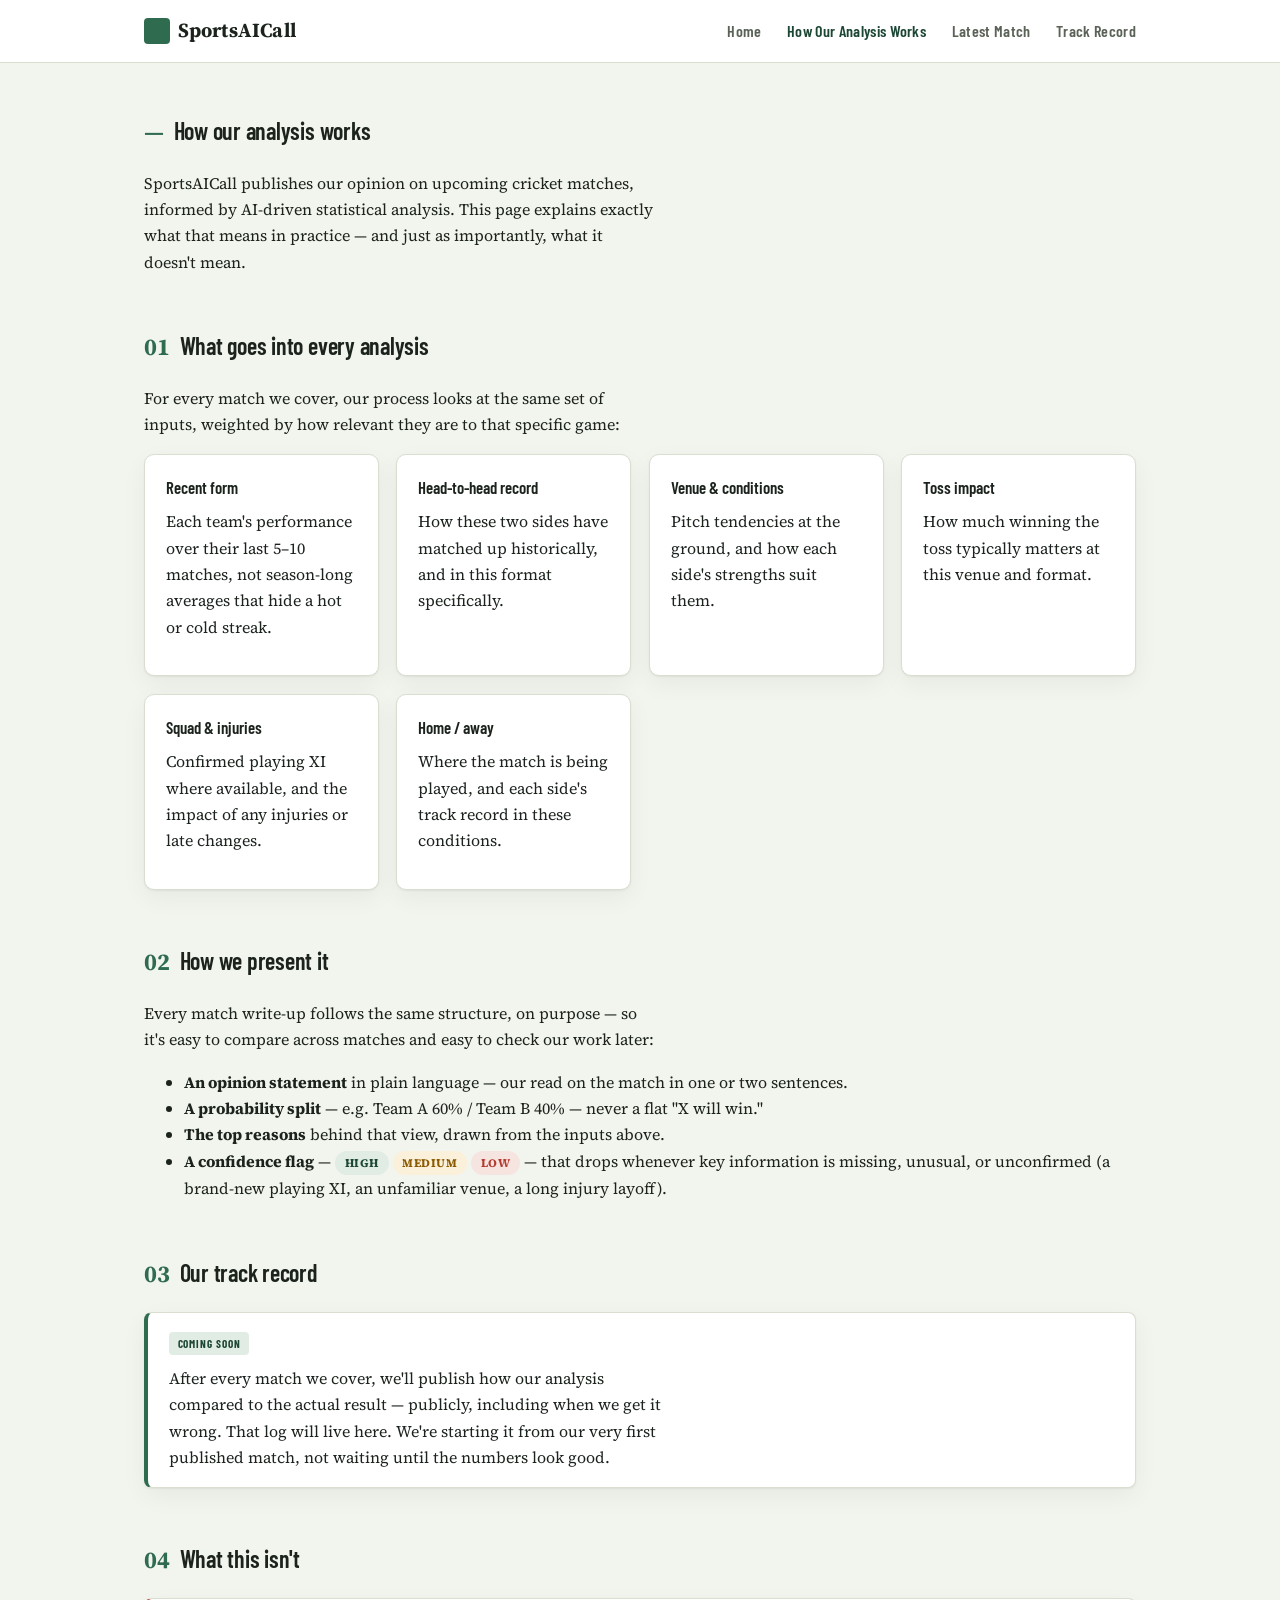
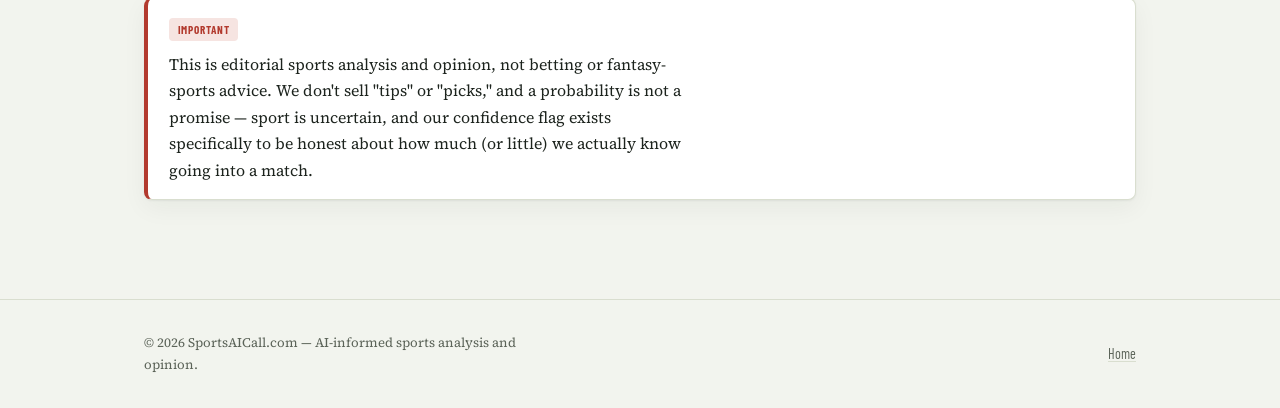
==== how-it-works.html @ 30a691c3 "Create how-it-works.html" ====
<!DOCTYPE html>
<html lang="en">
<head>
<meta charset="UTF-8">
<meta name="viewport" content="width=device-width, initial-scale=1.0">
<title>How Our Analysis Works — SportsAICall</title>
<meta name="description" content="The methodology behind SportsAICall's cricket match analysis: what goes into every probability, and what it isn't.">
<link rel="stylesheet" href="assets/style.css">
</head>
<body>

<header class="site">
  <div class="wrap">
    <a class="logo" href="index.html"><span class="mark"></span><span>SportsAICall</span></a>
    <nav class="main">
      <a href="index.html">Home</a>
      <a href="how-it-works.html" class="active">How Our Analysis Works</a>
      <a href="matches/india-vs-bangladesh-2026-odi1.html">Latest Match</a>
      <a href="how-it-works.html#track-record">Track Record</a>
    </nav>
  </div>
</header>

<main>
  <div class="wrap">

    <section>
      <div class="kicker"><span class="num">—</span><h2>How our analysis works</h2></div>
      <p>SportsAICall publishes our opinion on upcoming cricket matches, informed by AI-driven statistical analysis. This page explains exactly what that means in practice — and just as importantly, what it doesn't mean.</p>
    </section>

    <section>
      <div class="kicker"><span class="num">01</span><h2>What goes into every analysis</h2></div>
      <p>For every match we cover, our process looks at the same set of inputs, weighted by how relevant they are to that specific game:</p>
      <div class="feature-grid">
        <div class="feature"><h3>Recent form</h3><p>Each team's performance over their last 5–10 matches, not season-long averages that hide a hot or cold streak.</p></div>
        <div class="feature"><h3>Head-to-head record</h3><p>How these two sides have matched up historically, and in this format specifically.</p></div>
        <div class="feature"><h3>Venue &amp; conditions</h3><p>Pitch tendencies at the ground, and how each side's strengths suit them.</p></div>
        <div class="feature"><h3>Toss impact</h3><p>How much winning the toss typically matters at this venue and format.</p></div>
        <div class="feature"><h3>Squad &amp; injuries</h3><p>Confirmed playing XI where available, and the impact of any injuries or late changes.</p></div>
        <div class="feature"><h3>Home / away</h3><p>Where the match is being played, and each side's track record in these conditions.</p></div>
      </div>
    </section>

    <section>
      <div class="kicker"><span class="num">02</span><h2>How we present it</h2></div>
      <p>Every match write-up follows the same structure, on purpose — so it's easy to compare across matches and easy to check our work later:</p>
      <ul>
        <li><strong>An opinion statement</strong> in plain language — our read on the match in one or two sentences.</li>
        <li><strong>A probability split</strong> — e.g. Team A 60% / Team B 40% — never a flat "X will win."</li>
        <li><strong>The top reasons</strong> behind that view, drawn from the inputs above.</li>
        <li><strong>A confidence flag</strong> — <span class="pill high">High</span> <span class="pill medium">Medium</span> <span class="pill low">Low</span> — that drops whenever key information is missing, unusual, or unconfirmed (a brand-new playing XI, an unfamiliar venue, a long injury layoff).</li>
      </ul>
    </section>

    <section id="track-record">
      <div class="kicker"><span class="num">03</span><h2>Our track record</h2></div>
      <div class="callout">
        <span class="tag">Coming soon</span>
        <p>After every match we cover, we'll publish how our analysis compared to the actual result — publicly, including when we get it wrong. That log will live here. We're starting it from our very first published match, not waiting until the numbers look good.</p>
      </div>
    </section>

    <section>
      <div class="kicker"><span class="num">04</span><h2>What this isn't</h2></div>
      <div class="callout risk">
        <span class="tag">Important</span>
        <p>This is editorial sports analysis and opinion, not betting or fantasy-sports advice. We don't sell "tips" or "picks," and a probability is not a promise — sport is uncertain, and our confidence flag exists specifically to be honest about how much (or little) we actually know going into a match.</p>
      </div>
    </section>

  </div>
</main>

<footer class="site">
  <div class="wrap">
    <div class="disclaimer">&copy; <span id="y"></span> SportsAICall.com — AI-informed sports analysis and opinion.</div>
    <nav><a href="index.html">Home</a></nav>
  </div>
</footer>
<script>document.getElementById('y').textContent = new Date().getFullYear();</script>
</body>
</html>
---- assets/style.css ----
/* SportsAICall — shared styles */
@import url('https://fonts.googleapis.com/css2?family=Barlow+Condensed:wght@500;600;700&family=Source+Serif+4:opsz,wght@8..60,400;8..60,500;8..60,600&family=IBM+Plex+Mono:wght@400;500;600&display=swap');

:root{
  --bg:#F2F4EE;
  --surface:#FFFFFF;
  --surface-alt:#E7EBE0;
  --text:#1C231D;
  --text-muted:#5B6358;
  --accent:#2F6B4F;
  --accent-ink:#1D4735;
  --accent-soft:#E1EDE4;
  --risk:#B23A2E;
  --risk-soft:#F6E4E1;
  --border:#D9DECF;
  --shadow: 0 1px 2px rgba(28,35,29,0.06), 0 8px 24px rgba(28,35,29,0.05);
}

*{ box-sizing:border-box; }
html{ scroll-behavior:smooth; }
body{
  margin:0;
  background:var(--bg);
  color:var(--text);
  font-family:'Source Serif 4', Georgia, 'Times New Roman', serif;
  line-height:1.65;
}
h1,h2,h3,.eyebrow,.tag,nav a,.btn{
  font-family:'Barlow Condensed','Arial Narrow',sans-serif;
}
code,.mono,.tabular{ font-family:'IBM Plex Mono','SF Mono',Consolas,monospace; font-variant-numeric:tabular-nums; }

.wrap{ max-width:1040px; margin:0 auto; padding:0 1.5rem; }

/* header / nav */
header.site{
  background:var(--surface);
  border-bottom:1px solid var(--border);
  position:sticky; top:0; z-index:10;
}
header.site .wrap{ display:flex; align-items:center; justify-content:space-between; padding-top:0.9rem; padding-bottom:0.9rem; }
.logo{ display:flex; align-items:center; gap:0.5rem; text-decoration:none; color:var(--text); }
.logo .mark{ width:1.6rem; height:1.6rem; border-radius:4px; background:var(--accent); display:inline-block; }
.logo span{ font-weight:700; font-size:1.25rem; letter-spacing:0.01em; }
nav.main{ display:flex; gap:1.6rem; }
nav.main a{ color:var(--text-muted); text-decoration:none; font-weight:600; font-size:1rem; letter-spacing:0.02em; }
nav.main a:hover, nav.main a.active{ color:var(--accent-ink); }

/* hero */
.hero{ background:linear-gradient(180deg, var(--accent-ink), var(--accent)); color:#F4F8F4; padding:3.4rem 0 3rem; }
.hero .eyebrow{ font-size:0.8rem; letter-spacing:0.14em; text-transform:uppercase; color:#CFEBDA; font-weight:600; margin:0 0 0.7rem; }
.hero h1{ font-size:clamp(2rem,5vw,2.9rem); font-weight:700; line-height:1.06; margin:0 0 0.9rem; color:#fff; max-width:34rem; }
.hero p{ font-family:'Source Serif 4',serif; font-size:1.08rem; color:#DCEEE2; max-width:38rem; margin:0 0 1.6rem; }
.hero-actions{ display:flex; gap:0.9rem; flex-wrap:wrap; }

.btn{ display:inline-block; padding:0.65rem 1.3rem; border-radius:7px; font-weight:600; font-size:1.02rem; text-decoration:none; letter-spacing:0.02em; }
.btn.primary{ background:#fff; color:var(--accent-ink); }
.btn.ghost{ background:rgba(255,255,255,0.12); color:#fff; border:1px solid rgba(255,255,255,0.5); }
.btn.primary:hover{ background:#EAF4EC; }
.btn.ghost:hover{ background:rgba(255,255,255,0.2); }

/* sections */
main{ padding:3rem 0; }
section{ margin-bottom:3.2rem; }
section .kicker{ display:flex; align-items:baseline; gap:0.6rem; margin-bottom:1.2rem; }
.kicker .num{ font-weight:700; font-size:1.5rem; color:var(--accent); line-height:1; }
h2{ font-size:1.5rem; font-weight:600; margin:0; letter-spacing:-0.01em; }
h3{ font-size:1.05rem; font-weight:600; margin:0 0 0.4rem; }
p{ margin:0 0 1rem; max-width:64ch; }
a{ color:var(--accent-ink); text-decoration-color:var(--border); text-underline-offset:2px; }

/* match cards */
.match-grid{ display:grid; grid-template-columns:repeat(auto-fit,minmax(260px,1fr)); gap:1rem; }
.match-card{ background:var(--surface); border:1px solid var(--border); border-radius:10px; padding:1.2rem 1.3rem; box-shadow:var(--shadow); text-decoration:none; color:var(--text); display:block; }
.match-card:hover{ border-color:var(--accent); }
.match-card .series{ font-size:0.72rem; letter-spacing:0.08em; text-transform:uppercase; color:var(--text-muted); margin-bottom:0.5rem; }
.match-card h3{ font-size:1.2rem; margin-bottom:0.3rem; }
.match-card .meta{ font-size:0.85rem; color:var(--text-muted); margin-bottom:0.7rem; }
.match-card .prob{ display:flex; gap:0.5rem; align-items:center; font-family:'IBM Plex Mono',monospace; font-size:0.85rem; }
.bar{ flex:1; height:6px; border-radius:3px; background:var(--surface-alt); overflow:hidden; display:flex; }
.bar span{ display:block; height:100%; }
.bar .a{ background:var(--accent); }
.bar .b{ background:var(--border); }

/* callout / disclaimer */
.callout{ background:var(--surface); border:1px solid var(--border); border-left:4px solid var(--accent); border-radius:8px; padding:1rem 1.3rem; box-shadow:var(--shadow); }
.callout.risk{ border-left-color:var(--risk); }
.callout .tag{ display:inline-block; font-size:0.7rem; font-weight:700; letter-spacing:0.08em; text-transform:uppercase; color:var(--accent-ink); background:var(--accent-soft); padding:0.15rem 0.55rem; border-radius:4px; margin-bottom:0.6rem; }
.callout.risk .tag{ color:var(--risk); background:var(--risk-soft); }
.callout p:last-child{ margin-bottom:0; }

/* three-up feature grid */
.feature-grid{ display:grid; grid-template-columns:repeat(auto-fit,minmax(220px,1fr)); gap:1.1rem; }
.feature{ background:var(--surface); border:1px solid var(--border); border-radius:10px; padding:1.2rem 1.3rem; box-shadow:var(--shadow); }
.feature .num{ font-family:'Barlow Condensed',sans-serif; font-weight:700; color:var(--accent); font-size:1.4rem; }

/* confidence pill */
.pill{ display:inline-block; font-size:0.72rem; font-weight:700; letter-spacing:0.05em; text-transform:uppercase; padding:0.15rem 0.6rem; border-radius:999px; }
.pill.high{ background:var(--accent-soft); color:var(--accent-ink); }
.pill.medium{ background:#FBF0D9; color:#8A5A00; }
.pill.low{ background:var(--risk-soft); color:var(--risk); }

/* sample banner for template pages */
.sample-banner{ background:var(--risk-soft); color:var(--risk); border:1px dashed var(--risk); border-radius:8px; padding:0.8rem 1.1rem; font-family:'IBM Plex Mono',monospace; font-size:0.85rem; margin-bottom:1.6rem; }

footer.site{ border-top:1px solid var(--border); padding:2rem 0; color:var(--text-muted); font-size:0.88rem; }
footer.site .wrap{ display:flex; flex-wrap:wrap; gap:1rem; justify-content:space-between; align-items:center; }
footer.site a{ color:var(--text-muted); }
footer.site .disclaimer{ max-width:60ch; font-size:0.82rem; }

@media (max-width:640px){
  nav.main{ display:none; }
}
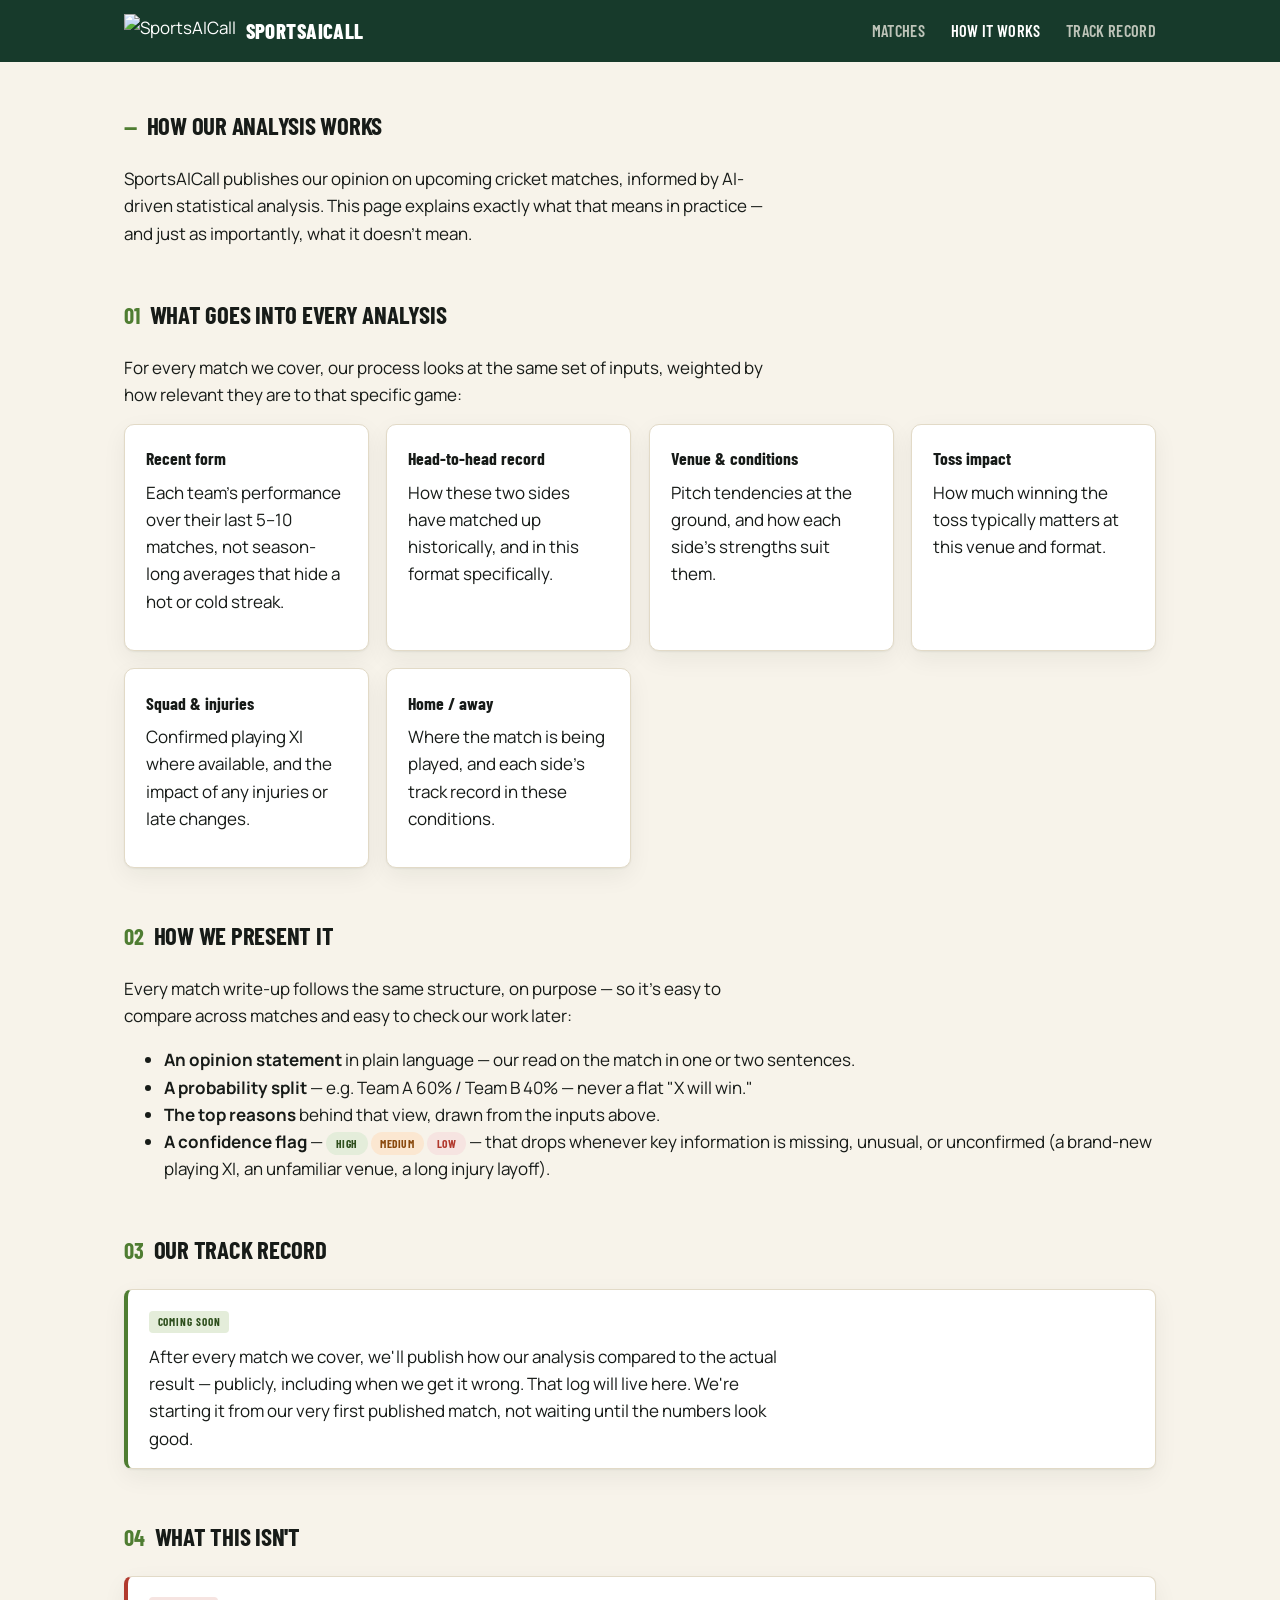
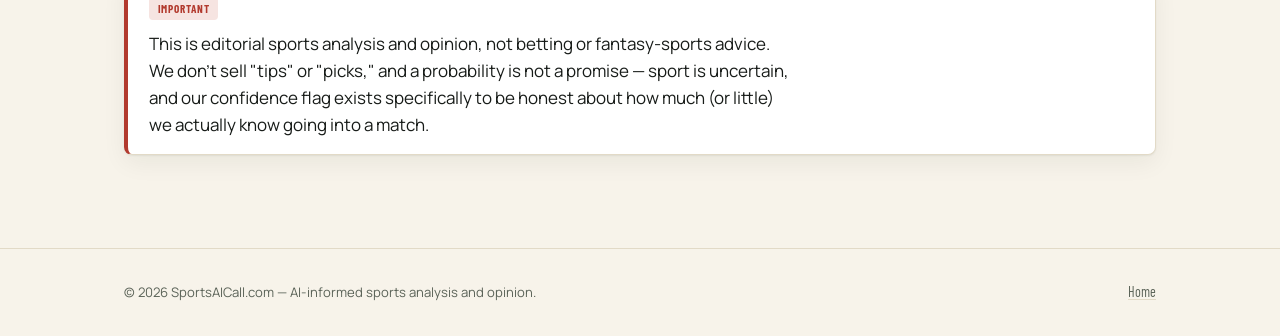
==== commit 0c058d39: "Update how-it-works.html" ====
--- a/how-it-works.html
+++ b/how-it-works.html
@@ -5,18 +5,18 @@
 <meta name="viewport" content="width=device-width, initial-scale=1.0">
 <title>How Our Analysis Works — SportsAICall</title>
 <meta name="description" content="The methodology behind SportsAICall's cricket match analysis: what goes into every probability, and what it isn't.">
+<link rel="icon" type="image/png" href="assets/favicon.png">
 <link rel="stylesheet" href="assets/style.css">
 </head>
 <body>
 
 <header class="site">
   <div class="wrap">
-    <a class="logo" href="index.html"><span class="mark"></span><span>SportsAICall</span></a>
+    <a class="logo" href="index.html"><img class="logo-img" src="assets/logo.png" alt="SportsAICall"><span>SportsAICall</span></a>
     <nav class="main">
-      <a href="index.html">Home</a>
-      <a href="how-it-works.html" class="active">How Our Analysis Works</a>
-      <a href="matches/india-vs-bangladesh-2026-odi1.html">Latest Match</a>
-      <a href="how-it-works.html#track-record">Track Record</a>
+      <a href="index.html#matches">Matches</a>
+      <a href="how-it-works.html" class="active">How It Works</a>
+      <a href="index.html#track-record">Track Record</a>
     </nav>
   </div>
 </header>
--- a/assets/style.css
+++ b/assets/style.css
@@ -1,19 +1,32 @@
-/* SportsAICall — shared styles */
-@import url('https://fonts.googleapis.com/css2?family=Barlow+Condensed:wght@500;600;700&family=Source+Serif+4:opsz,wght@8..60,400;8..60,500;8..60,600&family=IBM+Plex+Mono:wght@400;500;600&display=swap');
+/* SportsAICall — shared styles (v2: sports-intelligence redesign) */
+@import url('https://fonts.googleapis.com/css2?family=Barlow+Condensed:wght@500;600;700;800&family=Manrope:wght@400;500;600;700;800&display=swap');
 
 :root{
-  --bg:#F2F4EE;
+  /* Brand palette */
+  --field-green:#173A2B;
+  --sports-green:#4F7D32;
+  --ai-orange:#F28C28;
+  --earth-brown:#8A5A2B;
+  --warm-white:#F7F3EA;
+  --charcoal:#171B18;
+
+  /* Semantic tokens (light) */
+  --bg:var(--warm-white);
   --surface:#FFFFFF;
-  --surface-alt:#E7EBE0;
-  --text:#1C231D;
+  --surface-alt:#EFE9DA;
+  --text:var(--charcoal);
   --text-muted:#5B6358;
-  --accent:#2F6B4F;
-  --accent-ink:#1D4735;
-  --accent-soft:#E1EDE4;
+  --accent:var(--sports-green);
+  --accent-ink:#2E4F1D;
+  --accent-soft:#E4EDDA;
+  --ai:var(--ai-orange);
+  --ai-ink:#8A4A0E;
+  --ai-soft:#FBE7D1;
+  --brown-soft:#F1E3D2;
   --risk:#B23A2E;
   --risk-soft:#F6E4E1;
-  --border:#D9DECF;
-  --shadow: 0 1px 2px rgba(28,35,29,0.06), 0 8px 24px rgba(28,35,29,0.05);
+  --border:#E2DAC7;
+  --shadow: 0 1px 2px rgba(23,27,24,0.06), 0 8px 24px rgba(23,27,24,0.06);
 }
 
 *{ box-sizing:border-box; }
@@ -22,68 +35,122 @@
   margin:0;
   background:var(--bg);
   color:var(--text);
-  font-family:'Source Serif 4', Georgia, 'Times New Roman', serif;
-  line-height:1.65;
+  font-family:'Manrope', system-ui, -apple-system, 'Segoe UI', sans-serif;
+  line-height:1.6;
+  font-size:17px;
 }
-h1,h2,h3,.eyebrow,.tag,nav a,.btn{
+h1,h2,h3,.eyebrow,.tag,nav a,.btn,.stat-num,.pill,.mono-label{
   font-family:'Barlow Condensed','Arial Narrow',sans-serif;
 }
-code,.mono,.tabular{ font-family:'IBM Plex Mono','SF Mono',Consolas,monospace; font-variant-numeric:tabular-nums; }
+code,.mono,.tabular{ font-family:'Barlow Condensed',monospace; font-variant-numeric:tabular-nums; }
 
-.wrap{ max-width:1040px; margin:0 auto; padding:0 1.5rem; }
+.wrap{ max-width:1080px; margin:0 auto; padding:0 1.5rem; }
 
 /* header / nav */
 header.site{
-  background:var(--surface);
-  border-bottom:1px solid var(--border);
+  background:var(--field-green);
   position:sticky; top:0; z-index:10;
 }
-header.site .wrap{ display:flex; align-items:center; justify-content:space-between; padding-top:0.9rem; padding-bottom:0.9rem; }
-.logo{ display:flex; align-items:center; gap:0.5rem; text-decoration:none; color:var(--text); }
-.logo .mark{ width:1.6rem; height:1.6rem; border-radius:4px; background:var(--accent); display:inline-block; }
-.logo span{ font-weight:700; font-size:1.25rem; letter-spacing:0.01em; }
+header.site .wrap{ display:flex; align-items:center; justify-content:space-between; padding-top:0.85rem; padding-bottom:0.85rem; }
+.logo{ display:flex; align-items:center; gap:0.6rem; text-decoration:none; color:#fff; }
+.logo-img{ height:2.15rem; width:auto; display:block; }
+.logo span{ font-family:'Barlow Condensed',sans-serif; font-weight:800; font-size:1.3rem; letter-spacing:0.02em; text-transform:uppercase; }
 nav.main{ display:flex; gap:1.6rem; }
-nav.main a{ color:var(--text-muted); text-decoration:none; font-weight:600; font-size:1rem; letter-spacing:0.02em; }
-nav.main a:hover, nav.main a.active{ color:var(--accent-ink); }
+nav.main a{ color:rgba(247,243,234,0.75); text-decoration:none; font-weight:600; font-size:1.02rem; letter-spacing:0.02em; text-transform:uppercase; }
+nav.main a:hover, nav.main a.active{ color:#fff; }
 
-/* hero */
-.hero{ background:linear-gradient(180deg, var(--accent-ink), var(--accent)); color:#F4F8F4; padding:3.4rem 0 3rem; }
-.hero .eyebrow{ font-size:0.8rem; letter-spacing:0.14em; text-transform:uppercase; color:#CFEBDA; font-weight:600; margin:0 0 0.7rem; }
-.hero h1{ font-size:clamp(2rem,5vw,2.9rem); font-weight:700; line-height:1.06; margin:0 0 0.9rem; color:#fff; max-width:34rem; }
-.hero p{ font-family:'Source Serif 4',serif; font-size:1.08rem; color:#DCEEE2; max-width:38rem; margin:0 0 1.6rem; }
+/* hero: the next match, not a brand statement */
+.hero{ background:linear-gradient(165deg, var(--field-green), #0F2A1F); color:var(--warm-white); padding:2.6rem 0 2.2rem; }
+.hero .eyebrow{ font-size:0.85rem; letter-spacing:0.16em; text-transform:uppercase; color:var(--ai-orange); font-weight:700; margin:0 0 0.6rem; }
+.hero h1{ font-size:clamp(1.9rem,4.6vw,2.6rem); font-weight:600; line-height:1.15; margin:0 0 1.1rem; color:#fff; font-family:'Manrope',sans-serif; max-width:38rem; }
+.hero .brand-line{ font-family:'Barlow Condensed',sans-serif; font-weight:700; font-size:0.95rem; letter-spacing:0.08em; text-transform:uppercase; color:rgba(247,243,234,0.6); margin:0 0 1.4rem; }
+
+.next-call{ background:rgba(247,243,234,0.06); border:1px solid rgba(247,243,234,0.16); border-radius:16px; padding:1.6rem 1.7rem 1.8rem; }
+.next-call .countdown{ display:inline-flex; align-items:center; gap:0.5rem; background:rgba(242,140,40,0.14); color:var(--ai-orange); border:1px solid rgba(242,140,40,0.35); border-radius:999px; padding:0.3rem 0.85rem; font-family:'Barlow Condensed',sans-serif; font-weight:700; font-size:0.85rem; letter-spacing:0.06em; text-transform:uppercase; margin-bottom:1rem; }
+.next-call .fixture-line{ font-family:'Barlow Condensed',sans-serif; font-weight:600; font-size:0.85rem; letter-spacing:0.1em; text-transform:uppercase; color:rgba(247,243,234,0.55); margin-bottom:0.4rem; }
+.next-call .teams{ display:flex; align-items:center; justify-content:space-between; gap:1rem; font-family:'Barlow Condensed',sans-serif; font-weight:800; font-size:clamp(1.6rem,5vw,2.4rem); letter-spacing:0.01em; text-transform:uppercase; margin-bottom:1.2rem; }
+.next-call .teams .vs{ font-size:1rem; color:rgba(247,243,234,0.5); font-weight:600; }
+
+.outlook-label{ font-family:'Barlow Condensed',sans-serif; font-weight:700; font-size:0.8rem; letter-spacing:0.12em; text-transform:uppercase; color:rgba(247,243,234,0.55); margin-bottom:0.6rem; }
+.outlook-bars{ margin-bottom:1.2rem; }
+.outlook-row{ display:flex; align-items:center; gap:0.8rem; font-family:'Barlow Condensed',sans-serif; font-weight:700; font-size:1.05rem; margin-bottom:0.5rem; }
+.outlook-row .name{ width:5.5rem; flex-shrink:0; }
+.outlook-row .track{ flex:1; height:10px; border-radius:5px; background:rgba(247,243,234,0.14); overflow:hidden; display:flex; }
+.outlook-row .fill{ height:100%; background:var(--ai-orange); }
+.outlook-row .fill.b{ background:rgba(247,243,234,0.35); }
+.outlook-row .pct{ width:3rem; text-align:right; }
+
+.edge-grid{ display:grid; grid-template-columns:repeat(auto-fit,minmax(140px,1fr)); gap:0.9rem; margin-bottom:1.4rem; }
+/* default (light-background) context — used on the standalone match page */
+.edge-cell{ background:var(--surface); border:1px solid var(--border); border-radius:10px; padding:0.7rem 0.9rem; box-shadow:var(--shadow); }
+.edge-cell .edge-label{ font-family:'Barlow Condensed',sans-serif; font-size:0.72rem; letter-spacing:0.08em; text-transform:uppercase; color:var(--text-muted); margin-bottom:0.25rem; }
+.edge-cell .edge-value{ font-weight:700; color:var(--text); }
+/* dark-hero context override — used inside .next-call on the homepage */
+.next-call .edge-cell{ background:rgba(247,243,234,0.05); border-color:rgba(247,243,234,0.14); box-shadow:none; }
+.next-call .edge-cell .edge-label{ color:rgba(247,243,234,0.5); }
+.next-call .edge-cell .edge-value{ color:#fff; }
+
 .hero-actions{ display:flex; gap:0.9rem; flex-wrap:wrap; }
+.btn{ display:inline-block; padding:0.65rem 1.4rem; border-radius:7px; font-weight:700; font-size:1.02rem; text-decoration:none; letter-spacing:0.03em; text-transform:uppercase; }
+.btn.primary{ background:var(--ai-orange); color:#2B1300; }
+.btn.ghost{ background:transparent; color:#fff; border:1px solid rgba(255,255,255,0.4); }
+.btn.primary:hover{ background:#FFA24D; }
+.btn.ghost:hover{ background:rgba(255,255,255,0.1); }
 
-.btn{ display:inline-block; padding:0.65rem 1.3rem; border-radius:7px; font-weight:600; font-size:1.02rem; text-decoration:none; letter-spacing:0.02em; }
-.btn.primary{ background:#fff; color:var(--accent-ink); }
-.btn.ghost{ background:rgba(255,255,255,0.12); color:#fff; border:1px solid rgba(255,255,255,0.5); }
-.btn.primary:hover{ background:#EAF4EC; }
-.btn.ghost:hover{ background:rgba(255,255,255,0.2); }
+/* AI tag — the one recurring visual signal for "the AI is telling you this" */
+.ai-tag{ display:inline-flex; align-items:center; gap:0.4rem; font-family:'Barlow Condensed',sans-serif; font-size:0.75rem; font-weight:700; letter-spacing:0.1em; text-transform:uppercase; color:var(--ai-ink); background:var(--ai-soft); padding:0.25rem 0.7rem; border-radius:999px; margin-bottom:0.7rem; }
+.ai-tag::before{ content:"●"; color:var(--ai-orange); font-size:0.6rem; }
 
 /* sections */
-main{ padding:3rem 0; }
-section{ margin-bottom:3.2rem; }
+main{ padding:2.8rem 0; }
+section{ margin-bottom:3rem; }
 section .kicker{ display:flex; align-items:baseline; gap:0.6rem; margin-bottom:1.2rem; }
-.kicker .num{ font-weight:700; font-size:1.5rem; color:var(--accent); line-height:1; }
-h2{ font-size:1.5rem; font-weight:600; margin:0; letter-spacing:-0.01em; }
-h3{ font-size:1.05rem; font-weight:600; margin:0 0 0.4rem; }
+.kicker .num{ font-weight:700; font-size:1.4rem; color:var(--accent); line-height:1; font-family:'Barlow Condensed',sans-serif; }
+h2{ font-size:1.55rem; font-weight:700; margin:0; letter-spacing:-0.01em; text-transform:uppercase; font-family:'Barlow Condensed',sans-serif; }
+h3{ font-size:1.1rem; font-weight:700; margin:0 0 0.4rem; }
 p{ margin:0 0 1rem; max-width:64ch; }
 a{ color:var(--accent-ink); text-decoration-color:var(--border); text-underline-offset:2px; }
 
-/* match cards */
+/* match cards (homepage grid) */
 .match-grid{ display:grid; grid-template-columns:repeat(auto-fit,minmax(260px,1fr)); gap:1rem; }
 .match-card{ background:var(--surface); border:1px solid var(--border); border-radius:10px; padding:1.2rem 1.3rem; box-shadow:var(--shadow); text-decoration:none; color:var(--text); display:block; }
-.match-card:hover{ border-color:var(--accent); }
-.match-card .series{ font-size:0.72rem; letter-spacing:0.08em; text-transform:uppercase; color:var(--text-muted); margin-bottom:0.5rem; }
+.match-card:hover{ border-color:var(--sports-green); }
+.match-card .series{ font-family:'Barlow Condensed',sans-serif; font-size:0.75rem; letter-spacing:0.08em; text-transform:uppercase; color:var(--text-muted); margin-bottom:0.5rem; }
 .match-card h3{ font-size:1.2rem; margin-bottom:0.3rem; }
 .match-card .meta{ font-size:0.85rem; color:var(--text-muted); margin-bottom:0.7rem; }
-.match-card .prob{ display:flex; gap:0.5rem; align-items:center; font-family:'IBM Plex Mono',monospace; font-size:0.85rem; }
+.match-card .prob{ display:flex; gap:0.5rem; align-items:center; font-family:'Barlow Condensed',sans-serif; font-weight:600; font-size:0.9rem; }
 .bar{ flex:1; height:6px; border-radius:3px; background:var(--surface-alt); overflow:hidden; display:flex; }
 .bar span{ display:block; height:100%; }
-.bar .a{ background:var(--accent); }
+.bar .a{ background:var(--sports-green); }
 .bar .b{ background:var(--border); }
 
+/* AI Spotted This */
+.spotted-grid{ display:grid; grid-template-columns:repeat(auto-fit,minmax(280px,1fr)); gap:1rem; }
+.spotted-card{ background:var(--surface); border:1px solid var(--border); border-left:4px solid var(--ai-orange); border-radius:10px; padding:1.1rem 1.3rem; box-shadow:var(--shadow); }
+.spotted-card p{ margin-bottom:0; }
+
+/* The stat that could change the match */
+.key-stat{ background:var(--field-green); color:var(--warm-white); border-radius:16px; padding:2rem 1.8rem; display:flex; flex-wrap:wrap; align-items:center; gap:1.6rem; }
+.key-stat .stat-num{ font-size:clamp(2.6rem,8vw,4rem); font-weight:800; color:var(--ai-orange); line-height:1; }
+.key-stat .stat-body{ flex:1; min-width:220px; }
+.key-stat .stat-body p{ color:rgba(247,243,234,0.9); max-width:44ch; }
+.key-stat .stat-note{ font-family:'Barlow Condensed',sans-serif; font-weight:600; text-transform:uppercase; letter-spacing:0.04em; font-size:0.85rem; color:var(--ai-orange); margin:0; }
+
+/* Matchups AI is watching */
+.matchup-grid{ display:grid; grid-template-columns:repeat(auto-fit,minmax(300px,1fr)); gap:1rem; }
+.matchup-card{ background:var(--surface); border:1px solid var(--border); border-radius:10px; padding:1.2rem 1.3rem; box-shadow:var(--shadow); }
+.matchup-card .versus{ display:flex; align-items:center; justify-content:center; gap:0.8rem; font-family:'Barlow Condensed',sans-serif; font-weight:700; font-size:1.15rem; text-transform:uppercase; margin-bottom:0.7rem; text-align:center; }
+.matchup-card .versus .vs{ font-size:0.8rem; color:var(--text-muted); font-weight:600; }
+.matchup-card p{ margin-bottom:0; font-size:0.95rem; }
+
+/* What could flip the AI call */
+.flip-grid{ display:grid; grid-template-columns:repeat(auto-fit,minmax(220px,1fr)); gap:1rem; }
+.flip-card{ background:var(--brown-soft); border:1px solid var(--border); border-radius:10px; padding:1.1rem 1.2rem; }
+.flip-card .flip-label{ font-family:'Barlow Condensed',sans-serif; font-weight:700; font-size:0.85rem; letter-spacing:0.08em; text-transform:uppercase; color:var(--earth-brown); margin-bottom:0.4rem; }
+.flip-card p{ margin-bottom:0; font-size:0.95rem; }
+
 /* callout / disclaimer */
-.callout{ background:var(--surface); border:1px solid var(--border); border-left:4px solid var(--accent); border-radius:8px; padding:1rem 1.3rem; box-shadow:var(--shadow); }
+.callout{ background:var(--surface); border:1px solid var(--border); border-left:4px solid var(--sports-green); border-radius:8px; padding:1rem 1.3rem; box-shadow:var(--shadow); }
 .callout.risk{ border-left-color:var(--risk); }
 .callout .tag{ display:inline-block; font-size:0.7rem; font-weight:700; letter-spacing:0.08em; text-transform:uppercase; color:var(--accent-ink); background:var(--accent-soft); padding:0.15rem 0.55rem; border-radius:4px; margin-bottom:0.6rem; }
 .callout.risk .tag{ color:var(--risk); background:var(--risk-soft); }
@@ -94,14 +161,20 @@
 .feature{ background:var(--surface); border:1px solid var(--border); border-radius:10px; padding:1.2rem 1.3rem; box-shadow:var(--shadow); }
 .feature .num{ font-family:'Barlow Condensed',sans-serif; font-weight:700; color:var(--accent); font-size:1.4rem; }
 
+/* AI Track Record scoreboard */
+.scoreboard{ display:grid; grid-template-columns:repeat(auto-fit,minmax(140px,1fr)); gap:1rem; background:var(--surface); border:1px solid var(--border); border-radius:12px; padding:1.4rem; box-shadow:var(--shadow); }
+.scoreboard .score-cell{ text-align:center; }
+.scoreboard .score-num{ font-family:'Barlow Condensed',sans-serif; font-weight:800; font-size:2.2rem; color:var(--accent); line-height:1; }
+.scoreboard .score-label{ font-size:0.82rem; color:var(--text-muted); margin-top:0.3rem; }
+
 /* confidence pill */
 .pill{ display:inline-block; font-size:0.72rem; font-weight:700; letter-spacing:0.05em; text-transform:uppercase; padding:0.15rem 0.6rem; border-radius:999px; }
 .pill.high{ background:var(--accent-soft); color:var(--accent-ink); }
-.pill.medium{ background:#FBF0D9; color:#8A5A00; }
+.pill.medium{ background:var(--ai-soft); color:var(--ai-ink); }
 .pill.low{ background:var(--risk-soft); color:var(--risk); }
 
-/* sample banner for template pages */
-.sample-banner{ background:var(--risk-soft); color:var(--risk); border:1px dashed var(--risk); border-radius:8px; padding:0.8rem 1.1rem; font-family:'IBM Plex Mono',monospace; font-size:0.85rem; margin-bottom:1.6rem; }
+/* sample / draft marker for unpublished template content */
+.draft-note{ display:inline-block; font-family:'Barlow Condensed',sans-serif; font-size:0.78rem; font-weight:700; letter-spacing:0.06em; text-transform:uppercase; color:var(--text-muted); background:var(--surface-alt); border:1px solid var(--border); border-radius:6px; padding:0.3rem 0.7rem; margin-bottom:1.2rem; }
 
 footer.site{ border-top:1px solid var(--border); padding:2rem 0; color:var(--text-muted); font-size:0.88rem; }
 footer.site .wrap{ display:flex; flex-wrap:wrap; gap:1rem; justify-content:space-between; align-items:center; }
@@ -110,4 +183,6 @@
 
 @media (max-width:640px){
   nav.main{ display:none; }
+  .outlook-row .name{ width:4.2rem; }
+  .key-stat{ padding:1.5rem 1.3rem; }
 }
